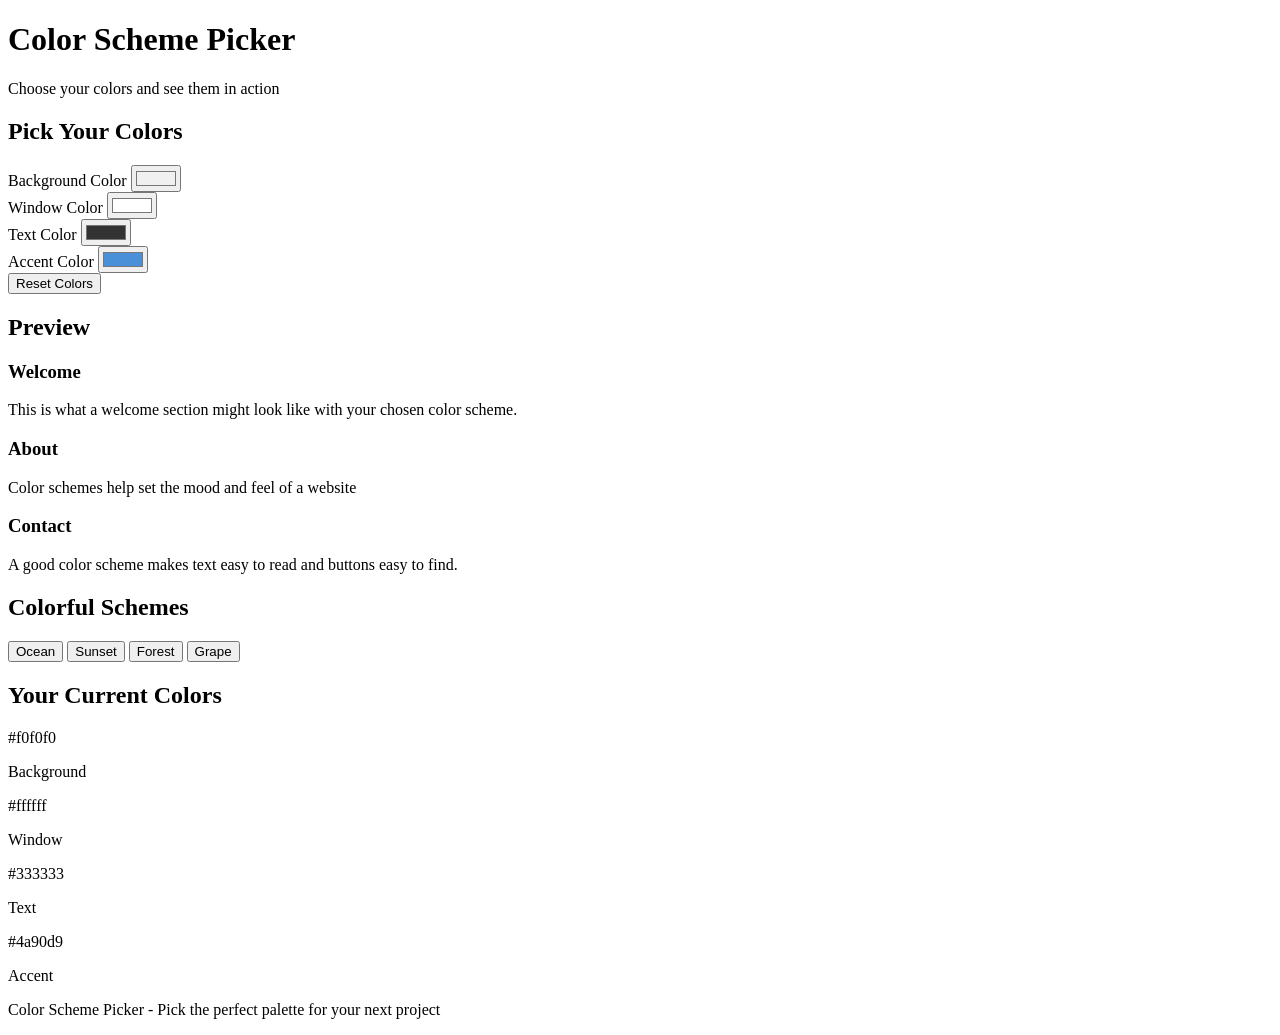
==== docs/index.html @ 51bed0cb "changing folder name" ====
<!DOCTYPE html>
<html lang="en">
  <head>
    <meta charset="UTF-8">
    <meta name="viewport" content="width=device-width, initial-scale=1.0">
    <title>Color Scheme Picker</title>
    <link rel="stylesheet" href="./Styles/index.css">
  </head>
  <body>
    <header>
      <h1>Color Scheme Picker</h1>
      <p>Choose your colors and see them in action</p>
    </header>

    <main>
      <section class="controls">
        <h2>Pick Your Colors</h2>
        <div class="color-inputs">
          <div class="input-group">
            <label for="bgColor">Background Color</label>
            <input type="color" id="bgColor" value="#f0f0f0">
          </div>
          <div class="input-group">
            <label for="windowColor">Window Color</label>
            <input type="color" id="windowColor" value="#ffffff">
          </div>
          <div class="input-group">
            <label for="textColor">Text Color</label>
            <input type="color" id="textColor" value="#333333">
          </div>
          <div class="input-group">
            <label for="accentColor">Accent Color</label>
            <input type="color" id="accentColor" value="#4a90d9">
          </div>
        </div>
        <button id="resetBtn">Reset Colors</button>
      </section>

      <section class="preview">
        <h2>Preview</h2>
        <div class="window-grid">
          <div class="window" id="window1">
            <div class="window-bar">
            </div>
            <h3>Welcome</h3>
            <p>This is what a welcome section might look like with your chosen color scheme.</p>
          </div>
          <div class="window" id="window2">
            <div class="window-bar">
            </div>
            <h3>About</h3>
            <p>Color schemes help set the mood and feel of a website</p>
          </div>
          <div class="window" id="window3">
            <div class="window-bar">
            </div>
            <h3>Contact</h3>
            <p>A good color scheme makes text easy to read and buttons easy to find.</p>
          </div>
        </div>
      </section>

      <section class="saved-schemes">
        <h2>Colorful Schemes</h2>
        <div class="scheme-buttons">
          <button class="scheme-btn" id="oceanBtn">Ocean</button>
          <button class="scheme-btn" id="sunsetBtn">Sunset</button>
          <button class="scheme-btn" id="forestBtn">Forest</button>
          <button class="scheme-btn" id="darkBtn">Grape</button>
        </div>
      </section>

      <section class="current-scheme">
        <h2>Your Current Colors</h2>
        <div class="color-display">
          <div class="color-swatch" id="swatchBg">
            <p id="labelBg">#f0f0f0</p>
            <p>Background</p>
          </div>
          <div class="color-swatch" id="swatchWindow">
            <p id="labelWindow">#ffffff</p>
            <p>Window</p>
          </div>
          <div class="color-swatch" id="swatchText">
            <p id="labelText">#333333</p>
            <p>Text</p>
          </div>
          <div class="color-swatch" id="swatchAccent">
            <p id="labelAccent">#4a90d9</p>
            <p>Accent</p>
          </div>
        </div>
      </section>
    </main>

    <footer>
      <p>Color Scheme Picker - Pick the perfect palette for your next project</p>
    </footer>

    <script src="../Scripts/index.js"></script>
  </body>
</html>
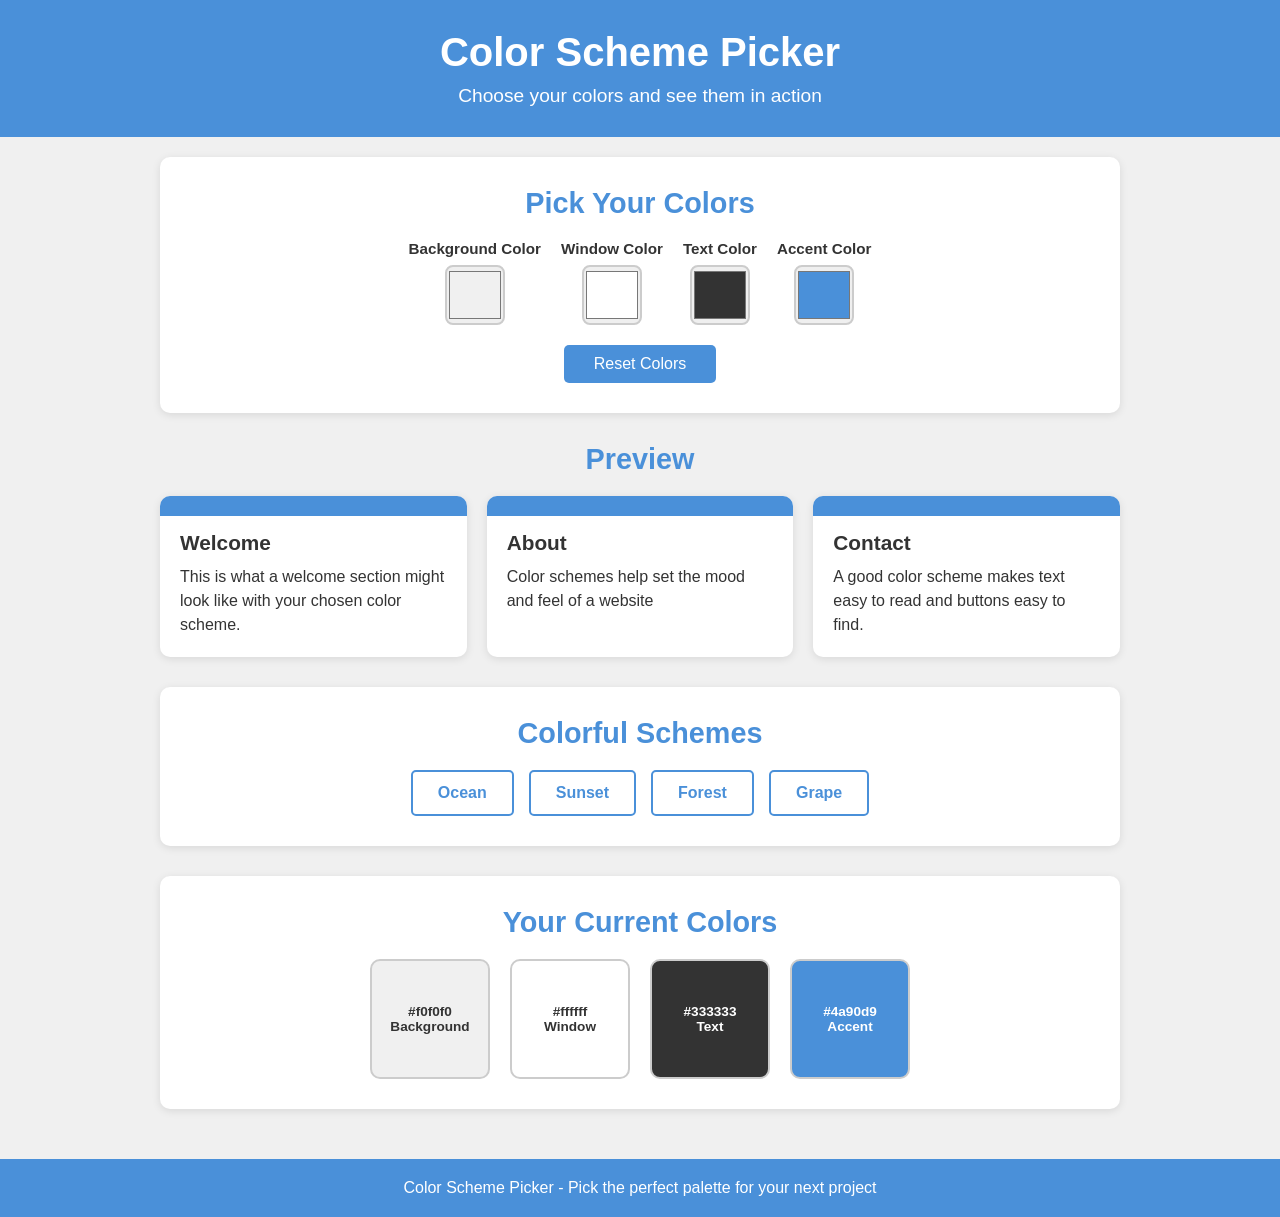
==== commit 617498fc: "fixing css reference" ====
--- a/docs/index.html
+++ b/docs/index.html
@@ -4,7 +4,7 @@
     <meta charset="UTF-8">
     <meta name="viewport" content="width=device-width, initial-scale=1.0">
     <title>Color Scheme Picker</title>
-    <link rel="stylesheet" href="./Styles/index.css">
+    <link rel="stylesheet" href="../Styles/index.css">
   </head>
   <body>
     <header>
--- a/Styles/index.css
+++ b/Styles/index.css
@@ -0,0 +1,246 @@
+* {
+  margin: 0;
+  padding: 0;
+  box-sizing: border-box;
+}
+
+body {
+  font-family: Arial, sans-serif;
+  background-color: #f0f0f0;
+  color: #333333;
+  min-height: 100vh;
+  display: flex;
+  flex-direction: column;
+}
+
+header {
+  background-color: #4a90d9;
+  color: white;
+  text-align: center;
+  padding: 30px 20px;
+}
+
+header h1 {
+  font-size: 2.5em;
+  margin-bottom: 10px;
+}
+
+header p {
+  font-size: 1.2em;
+}
+
+main {
+  flex: 1;
+  max-width: 1000px;
+  width: 100%;
+  margin: 0 auto;
+  padding: 20px;
+}
+
+h2 {
+  text-align: center;
+  color: #4a90d9;
+  font-size: 1.8em;
+  margin-bottom: 20px;
+}
+
+.controls {
+  background-color: #ffffff;
+  border-radius: 10px;
+  padding: 30px;
+  margin-bottom: 30px;
+  box-shadow: 0 2px 8px rgba(0, 0, 0, 0.1);
+}
+
+.color-inputs {
+  display: flex;
+  flex-wrap: wrap;
+  justify-content: center;
+  gap: 20px;
+  margin-bottom: 20px;
+}
+
+.input-group {
+  display: flex;
+  flex-direction: column;
+  align-items: center;
+  gap: 8px;
+}
+
+.input-group label {
+  font-weight: bold;
+  font-size: 0.95em;
+}
+
+.input-group input[type="color"] {
+  width: 60px;
+  height: 60px;
+  border: 2px solid #ccc;
+  border-radius: 8px;
+  cursor: pointer;
+}
+
+#resetBtn {
+  display: block;
+  margin: 0 auto;
+  padding: 10px 30px;
+  background-color: #4a90d9;
+  color: white;
+  border: none;
+  border-radius: 5px;
+  font-size: 1em;
+  cursor: pointer;
+}
+
+#resetBtn:hover {
+  background-color: #3a7bc8;
+}
+
+.preview {
+  margin-bottom: 30px;
+}
+
+.window-grid {
+  display: flex;
+  flex-wrap: wrap;
+  gap: 20px;
+  justify-content: center;
+}
+
+.window {
+  background-color: #ffffff;
+  border-radius: 10px;
+  box-shadow: 0 2px 8px rgba(0, 0, 0, 0.1);
+  flex: 1 1 250px;
+  max-width: 320px;
+  overflow: hidden;
+}
+
+.window-bar {
+  background-color: #4a90d9;
+  padding: 10px 15px;
+  display: flex;
+  gap: 6px;
+}
+
+.dot {
+  width: 12px;
+  height: 12px;
+  border-radius: 50%;
+  background-color: rgba(255, 255, 255, 0.5);
+}
+
+.window h3 {
+  padding: 15px 20px 5px 20px;
+  font-size: 1.3em;
+}
+
+.window p {
+  padding: 5px 20px 20px 20px;
+  line-height: 1.5;
+}
+
+.saved-schemes {
+  background-color: #ffffff;
+  border-radius: 10px;
+  padding: 30px;
+  margin-bottom: 30px;
+  box-shadow: 0 2px 8px rgba(0, 0, 0, 0.1);
+}
+
+.scheme-buttons {
+  display: flex;
+  flex-wrap: wrap;
+  justify-content: center;
+  gap: 15px;
+}
+
+.scheme-btn {
+  padding: 12px 25px;
+  border: 2px solid #4a90d9;
+  border-radius: 5px;
+  background-color: white;
+  color: #4a90d9;
+  font-size: 1em;
+  font-weight: bold;
+  cursor: pointer;
+}
+
+.scheme-btn:hover {
+  background-color: #4a90d9;
+  color: white;
+}
+
+.current-scheme {
+  background-color: #ffffff;
+  border-radius: 10px;
+  padding: 30px;
+  margin-bottom: 30px;
+  box-shadow: 0 2px 8px rgba(0, 0, 0, 0.1);
+}
+
+.color-display {
+  display: flex;
+  flex-wrap: wrap;
+  justify-content: center;
+  gap: 20px;
+}
+
+.color-swatch {
+  width: 120px;
+  height: 120px;
+  border-radius: 10px;
+  display: flex;
+  flex-direction: column;
+  align-items: center;
+  justify-content: center;
+  border: 2px solid #ccc;
+  font-size: 0.85em;
+  font-weight: bold;
+}
+
+#swatchBg {
+  background-color: #f0f0f0;
+}
+
+#swatchWindow {
+  background-color: #ffffff;
+}
+
+#swatchText {
+  background-color: #333333;
+  color: white;
+}
+
+#swatchAccent {
+  background-color: #4a90d9;
+  color: white;
+}
+
+footer {
+  background-color: #4a90d9;
+  color: white;
+  text-align: center;
+  padding: 20px;
+}
+
+@media (max-width: 600px) {
+  header h1 {
+    font-size: 1.8em;
+  }
+
+  .color-inputs {
+    flex-direction: column;
+    align-items: center;
+  }
+
+  .window {
+    max-width: 100%;
+  }
+
+  .color-swatch {
+    width: 90px;
+    height: 90px;
+    font-size: 0.75em;
+  }
+}
